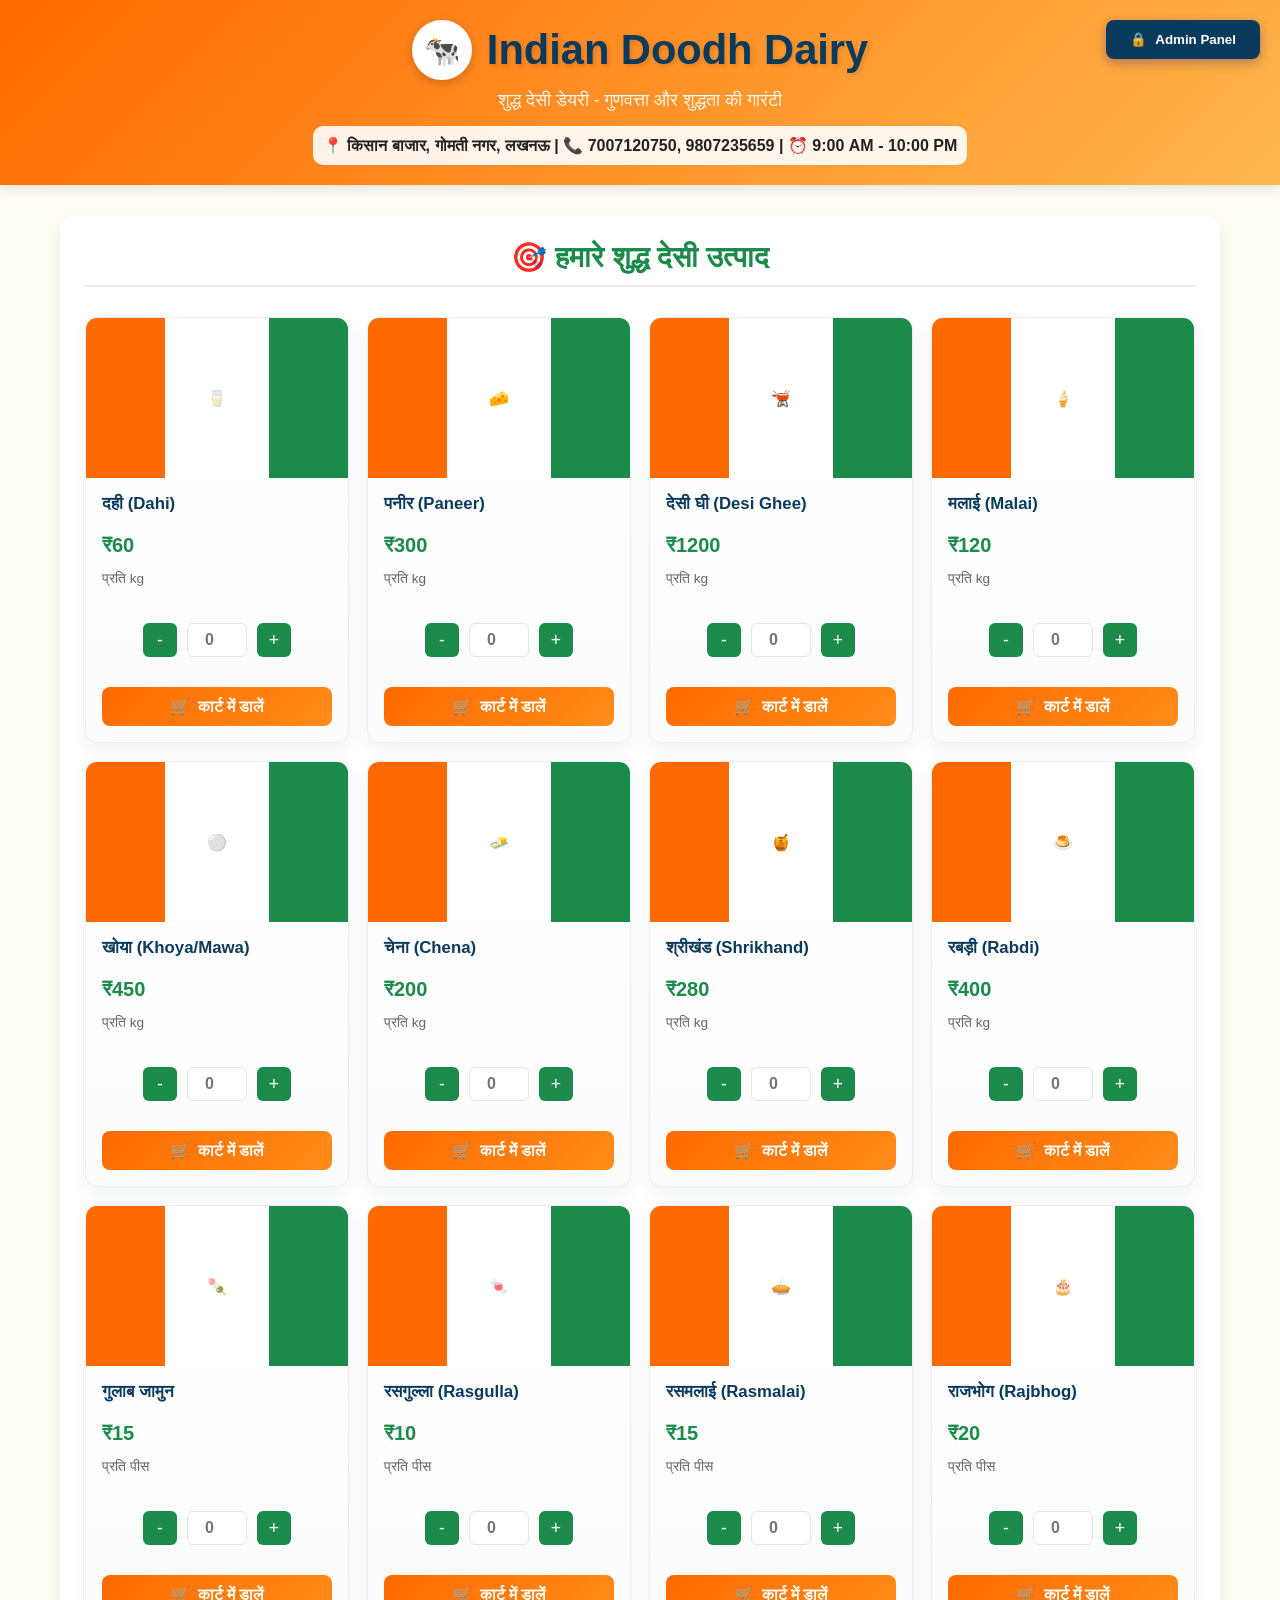
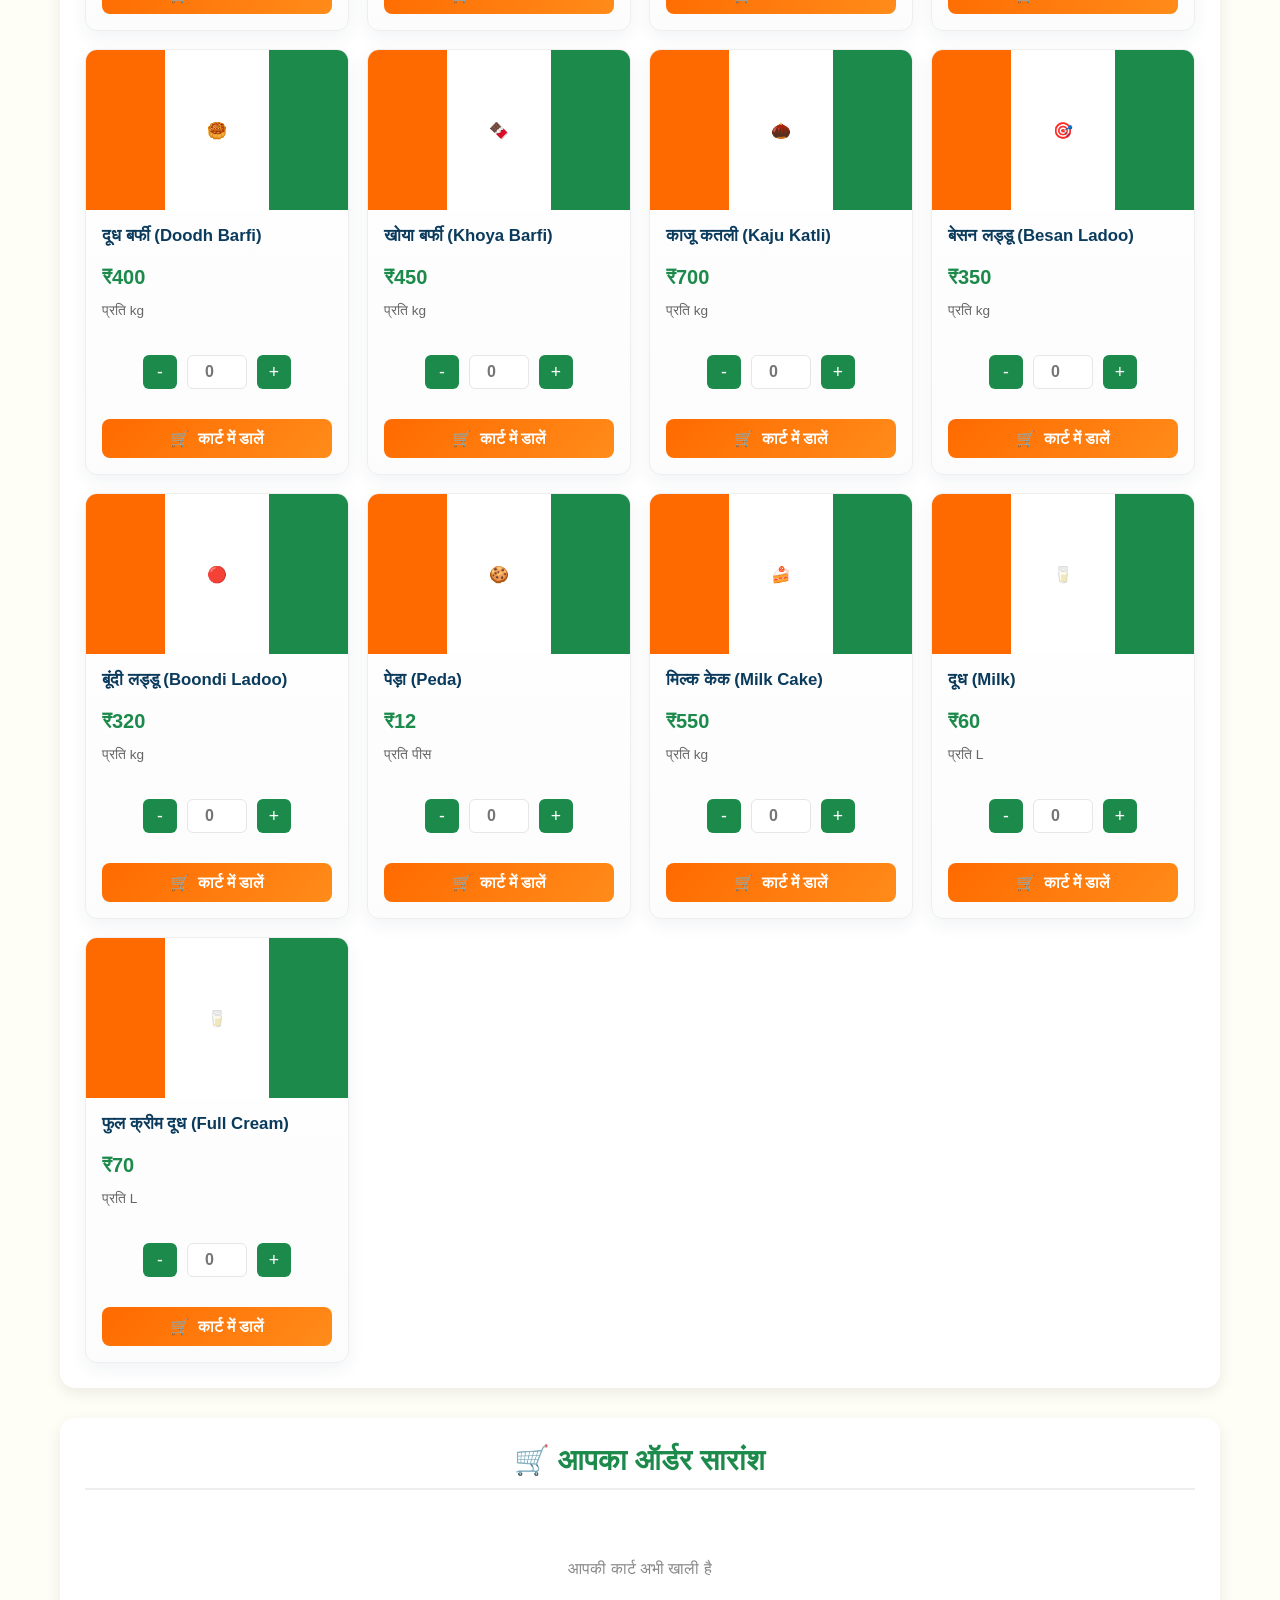
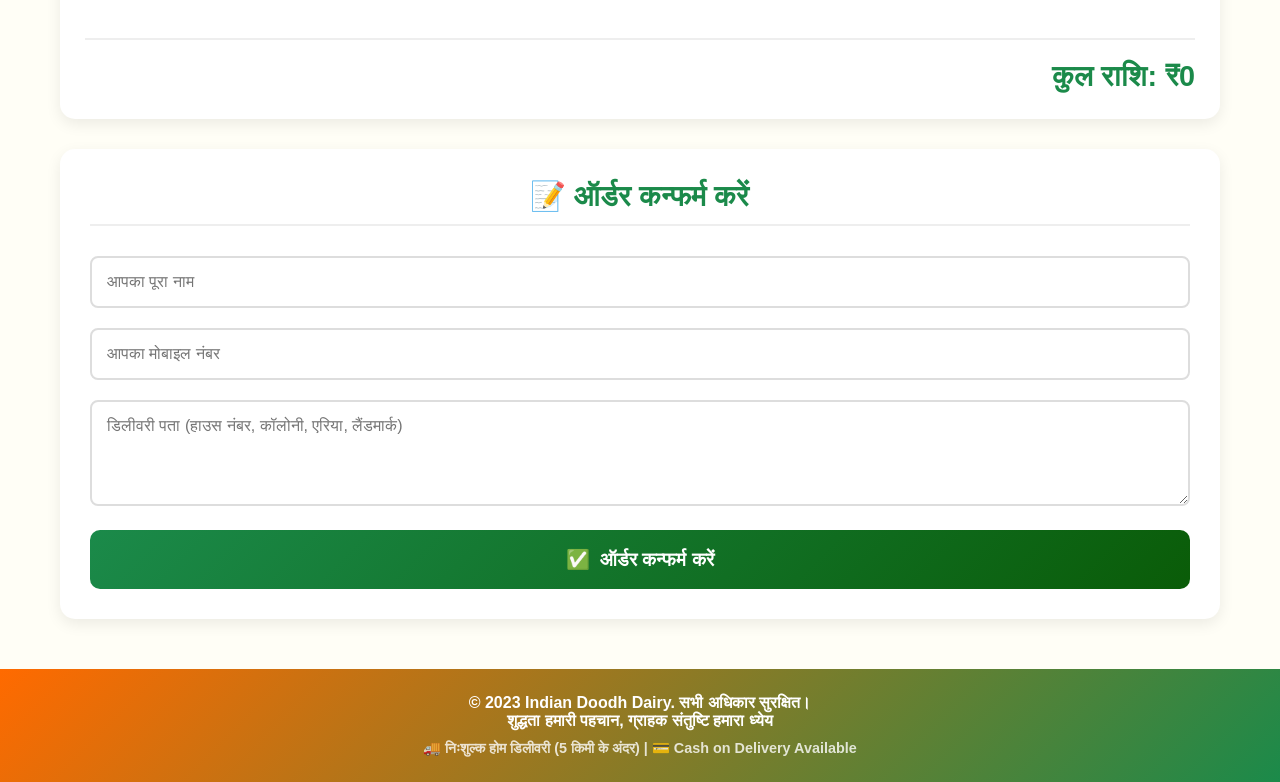
==== index.html @ cd9c1033 "Fix GitHub Pages site entry" ====
<!doctype html>
<html lang="hi">
  <head>
    <meta charset="utf-8">
    <meta name="viewport" content="width=device-width, initial-scale=1">
    <title>Indian Doodh Dairy</title>
  </head>
  <body>
    <script>
      location.replace('frontend/index_clean.html');
    </script>
    <a href="frontend/index_clean.html">Open Website</a>
  </body>
</html>
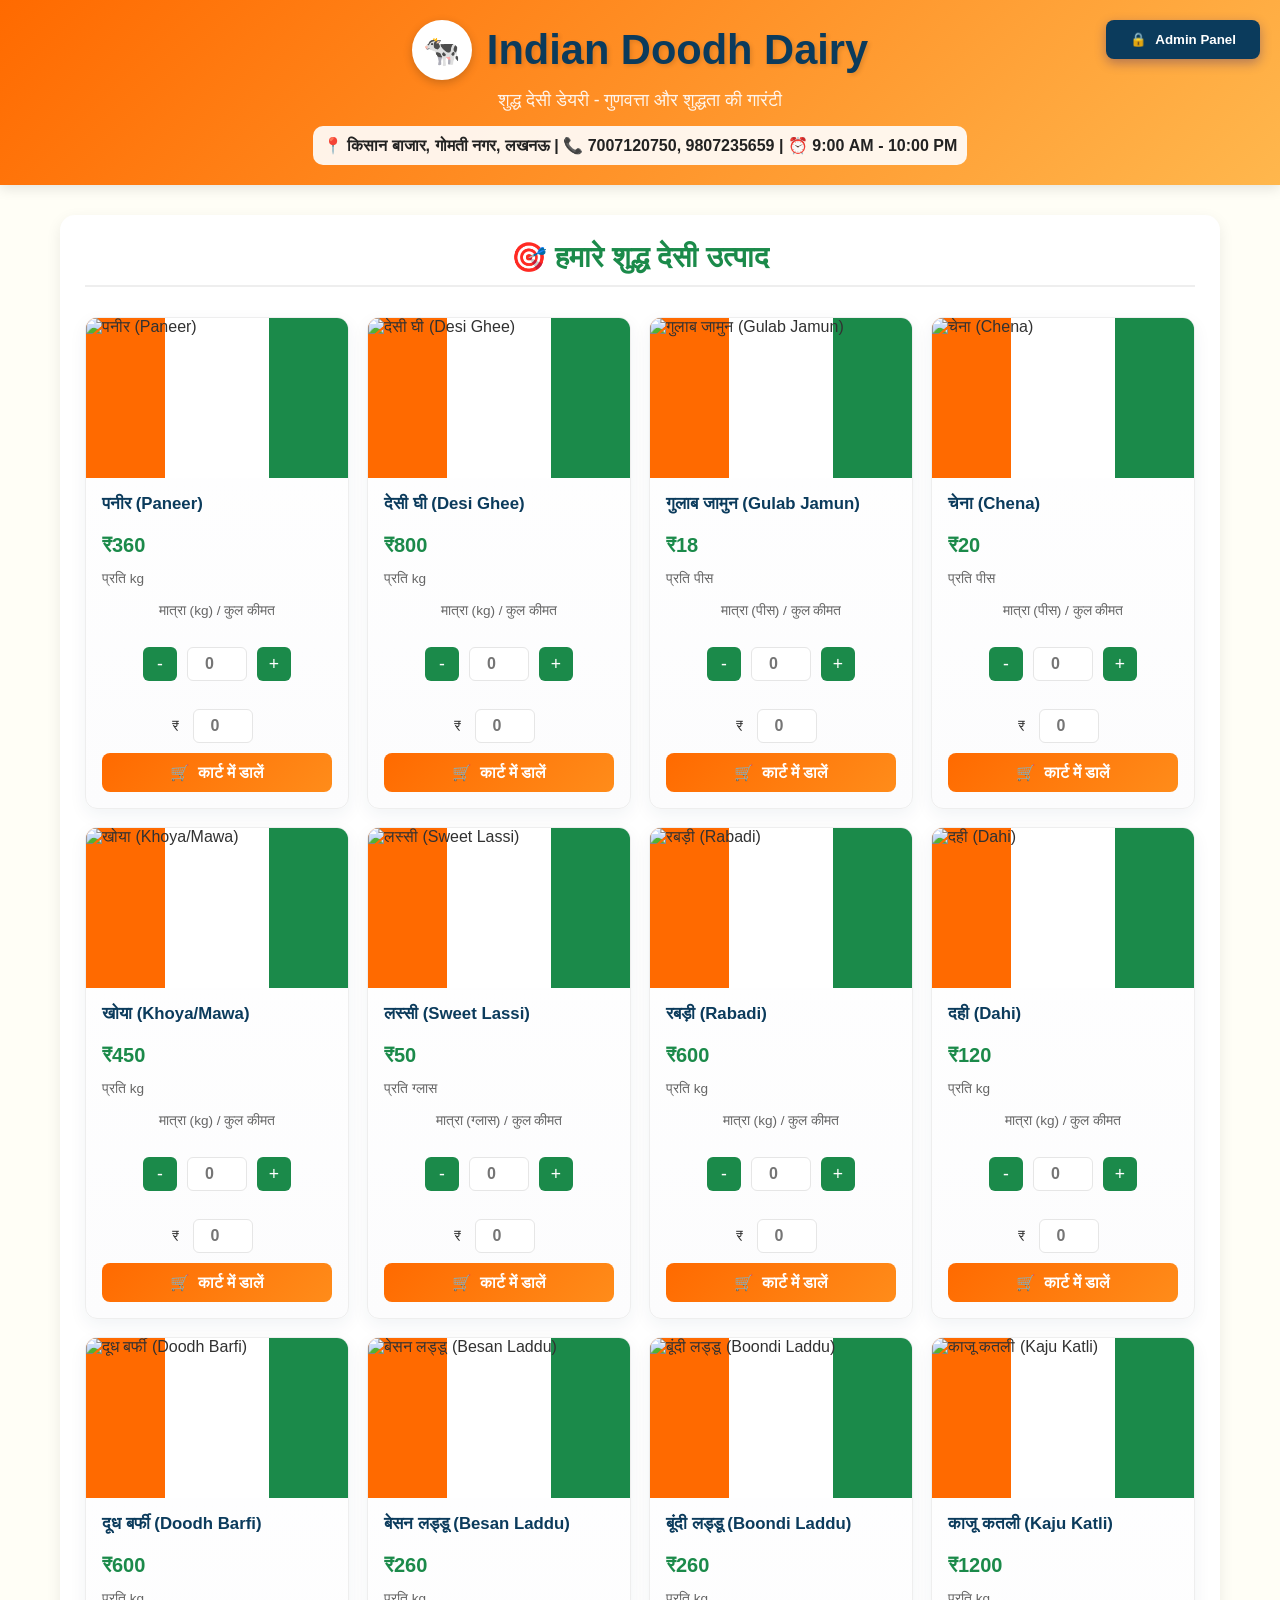
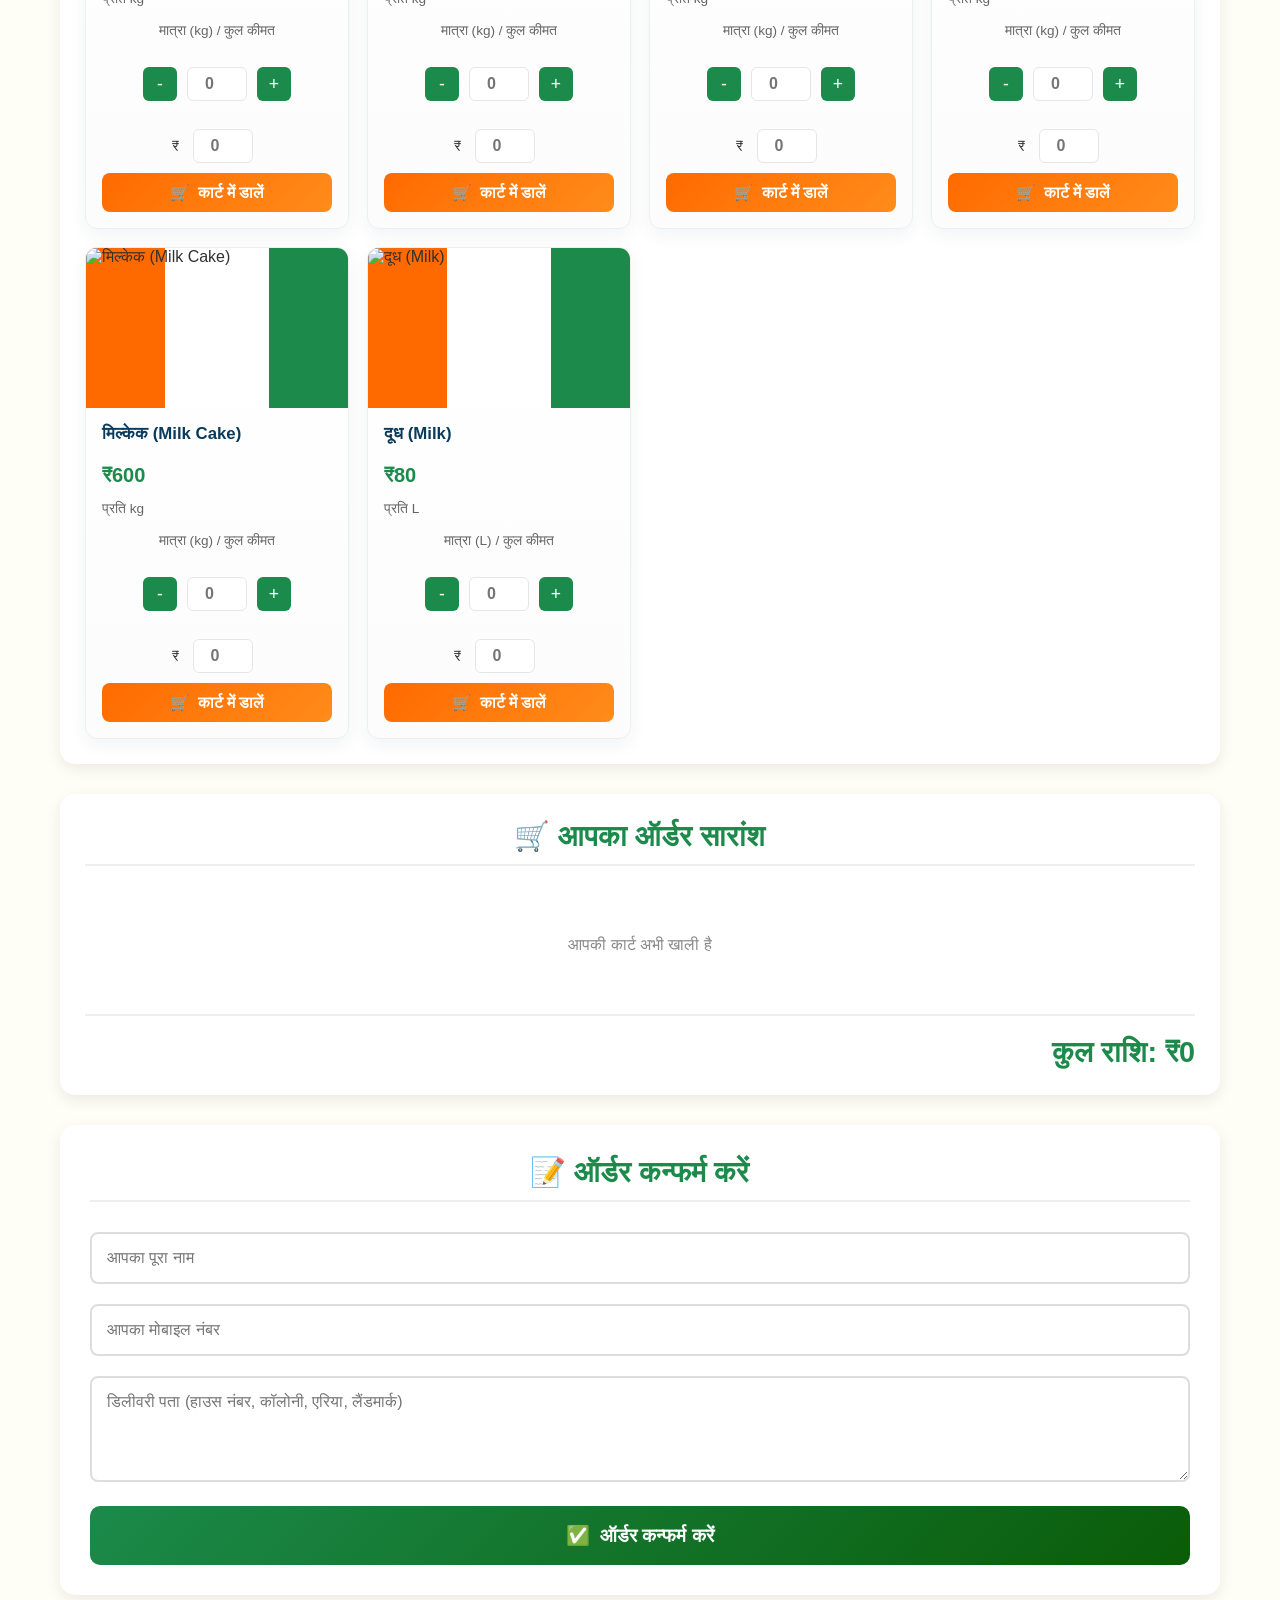
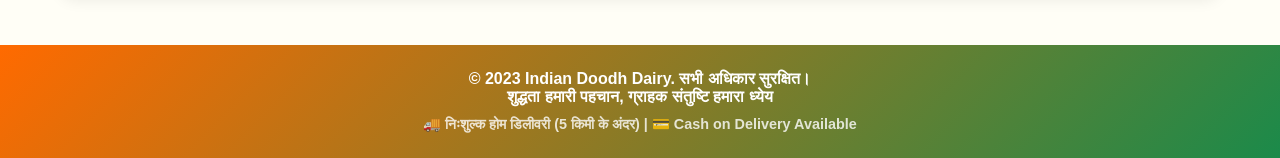
==== commit c2cb31a7: "Fix Pages deploy: add .nojekyll to disable Jekyll, cache-buster root redirect, build fingerprint" ====
--- a/index.html
+++ b/index.html
@@ -3,12 +3,18 @@
   <head>
     <meta charset="utf-8">
     <meta name="viewport" content="width=device-width, initial-scale=1">
+    <meta http-equiv="Cache-Control" content="no-cache, no-store, must-revalidate">
+    <meta http-equiv="Pragma" content="no-cache">
+    <meta http-equiv="Expires" content="0">
     <title>Indian Doodh Dairy</title>
   </head>
   <body>
     <script>
-      location.replace('frontend/index_clean.html');
+      var v = 'v=' + Date.now();
+      var href = 'frontend/index_clean.html' + (location.search ? location.search + '&' + v : '?' + v);
+      location.replace(href + location.hash);
     </script>
-    <a href="frontend/index_clean.html">Open Website</a>
+    <a id="go" href="frontend/index_clean.html">Open Website</a>
+    <script>document.getElementById('go').href = href + location.hash;</script>
   </body>
 </html>
